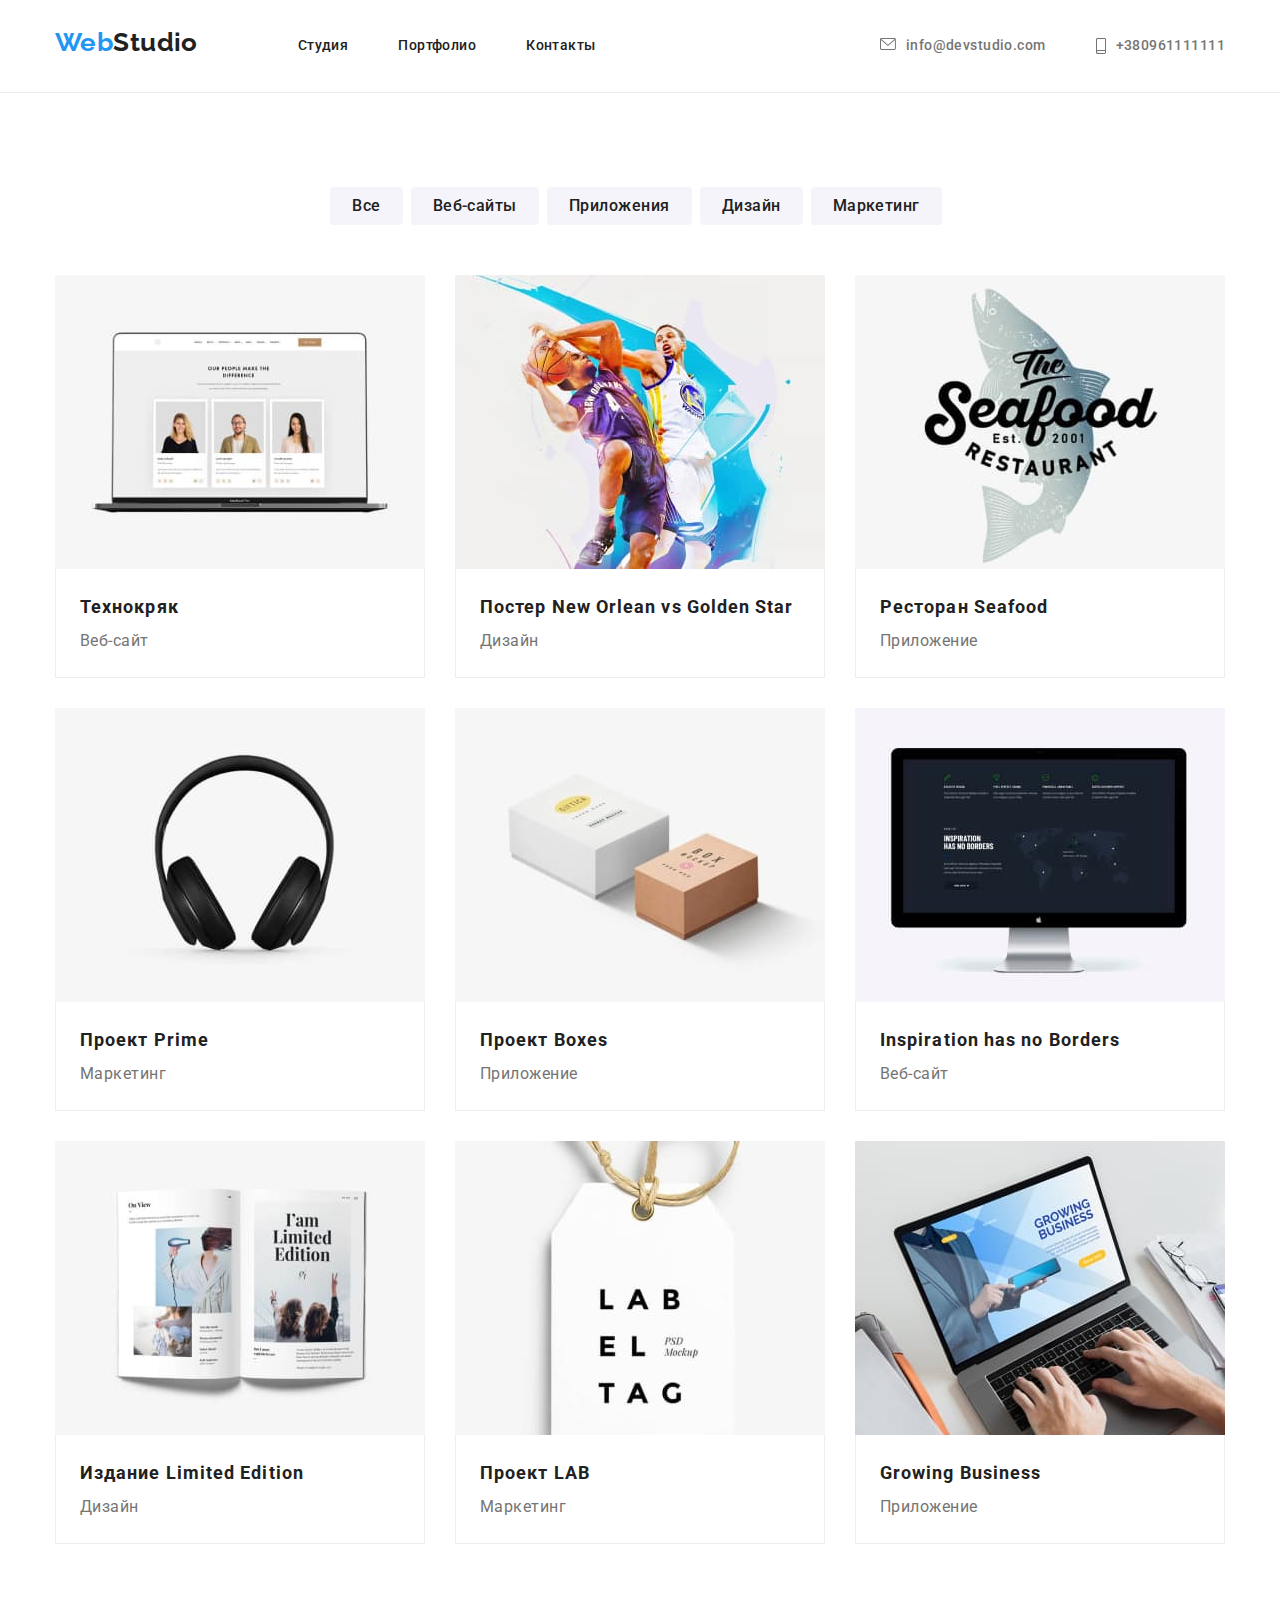
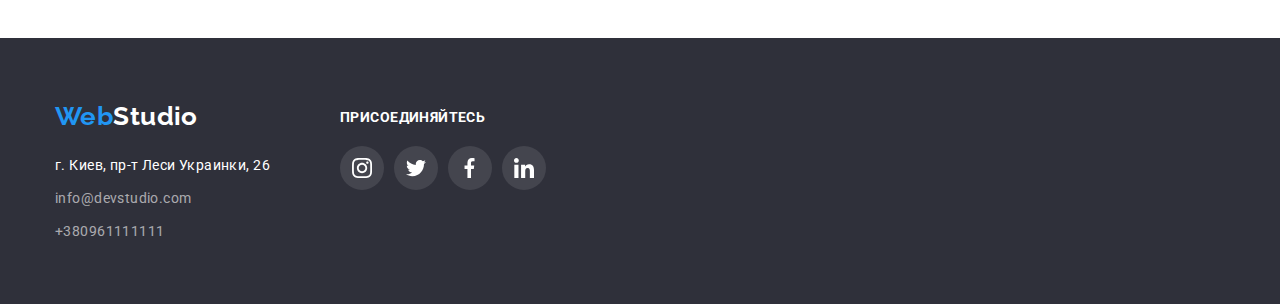
==== portfolio.html @ b9898cca "Показывает результат выполнения домашнего задания 05." ====
<!DOCTYPE html>
<html lang="ru">

<head>
    <meta charset="UTF-8">
    <meta http-equiv="X-UA-Compatible" content="IE=edge">
    <meta name="viewport" content="width=device-width, initial-scale=1.0">
    <title>Portfolio</title>
    <link rel="stylesheet" href="css/styles.css">
    <link rel="preconnect" href="https://fonts.googleapis.com">
    <link rel="preconnect" href="https://fonts.gstatic.com" crossorigin>
    <link
        href="https://fonts.googleapis.com/css2?family=Raleway:wght@700&family=Roboto:wght@400;500;700;900&display=swap"
        rel="stylesheet">
    <link rel="stylesheet"
        href="https://cdnjs.cloudflare.com/ajax/libs/modern-normalize/1.1.0/modern-normalize.min.css">
</head>

<body>

    <!-- header -->

    <header class="header">
        <div class="container header-container">
            <nav class="nav-container">
                <h2 class="logo">
                    <a href="./index.html" class="main-header-link">
                        <span class="web-part">Web</span><span class="studio-part">Studio</span></a>
                </h2>

    <!-- header-link -->

                <ul class="nav-list">
                    <li class="nav-item"><a href="./index.html" class="nav-link notactive-link active-link">Студия</a></li>
                    <li class="nav-item"><a href="./portfolio.html" class="nav-link notactive-link active-link">Портфолио</a></li>
                    <li class="nav-item"><a href="" class="nav-link notactive-link active-link">Контакты</a></li>
                </ul>
            </nav>

    <!-- site-authorization -->
    
            <ul class="contacts-list">
                <li class="contacts-item">
                    <a href="mailto:info@devstudio.com" class="contacts-link">
                        <svg class="contacts-icon" width="16" height="12">
                            <use href="./images/symbol-defs.svg#icon-envelope"></use>
                        </svg>
                        info@devstudio.com</a>
                </li>
                <li class="contacts-item">
                    <a href="tel:+380961111111" class="contacts-link">
                        <svg class="contacts-icon" width="10" height="16">
                            <use href="./images/symbol-defs.svg#icon-smartphone"></use>
                        </svg>
                        +380961111111</a>
                </li>
            </ul>
    
        </div>
    </header>
    <main>
        <section class="porfolio">
            <div class="container">

     <!-- button menu section-->

                <ul class="button-list">
                    <li class="button-item"><button type="button" class="button-menu-section">Все</button></li>
                    <li class="button-item"><button type="button" class="button-menu-section">Веб-сайты</button></li>
                    <li class="button-item"><button type="button" class="button-menu-section">Приложения</button></li>
                    <li class="button-item"><button type="button" class="button-menu-section">Дизайн</button></li>
                    <li class="button-item"><button type="button" class="button-menu-section">Маркетинг</button></li>
                </ul>

     <!-- projects section -->

                <h2 class="visually-hidden">Все разделы сайта</h2>
                <ul class="projects-section-list">
                    <li class="projects-section-item">
                    <div class="projects-text-top">
                    <img src="./images/porfolio-1.jpg" width="370" height="294" alt="Пример веб-сайта">
                       <p class="overlay-text">Технокряк это современная площадка распространения коронавируса. Компании используют эту платформу для цифрового шпионажа и атак на защищённые сервера конкурентов.</p>
                    </div> 
                    <div class="projects-text">
                            <h2 class="projects-section">Технокряк</h2>
                            <p class="projects-section-description">Веб-сайт</p>
                    </div>
                    </li>
                    <li class="projects-section-item">
                        <img src="./images/porfolio-2.jpg" width="370" height="294"
                            alt="Постер с игроками баскетбольных команд">
                        <div class="projects-text">
                            <h2 class="projects-section">Постер New Orlean vs Golden Star</h2>
                            <p class="projects-section-description">Дизайн</p>
                        </div>
                    </li>
                    <li class="projects-section-item">
                        <img src="./images/porfolio-3.jpg" width="370" height="294" alt="Логотип ресторана">
                        <div class="projects-text">
                            <h2 class="projects-section">Ресторан Seafood</h2>
                            <p class="projects-section-description">Приложение</p>
                        </div>
                    </li>
                    <li class="projects-section-item">
                        <img src="./images/porfolio-4.jpg" width="370" height="294" alt="Наушники">
                        <div class="projects-text">
                            <h2 class="projects-section">Проект Prime</h2>
                            <p class="projects-section-description">Маркетинг</p>
                        </div>
                    </li>
                    <li class="projects-section-item">
                        <img src="./images/porfolio-5.jpg" width="370" height="294" alt="Пример фирменной упаковки">
                        <div class="projects-text">
                            <h2 class="projects-section">Проект Boxes</h2>
                            <p class="projects-section-description">Приложение</p>
                        </div>
                    </li>
                    <li class="projects-section-item">
                        <img src="./images/porfolio-6.jpg" width="370" height="294"
                            alt="Пример веб-сайта на экране компьютера">
                        <div class="projects-text">
                            <h2 lang="en" class="projects-section">Inspiration has no Borders</h2>
                            <p class="projects-section-description">Веб-сайт</p>
                        </div>
                    </li>
                    <li class="projects-section-item">
                        <img src="./images/porfolio-7.jpg" width="370" height="294" alt="Открытый разворот издания">
                        <div class="projects-text">
                            <h2 class="projects-section">Издание Limited Edition</h2>
                            <p class="projects-section-description">Дизайн</p>
                        </div>
                    </li>
                    <li class="projects-section-item">
                        <img src="./images/porfolio-8.jpg" width="370" height="294" alt="Бумажная бирка с надписью">
                        <div class="projects-text">
                            <h2 class="projects-section">Проект LAB</h2>
                            <p class="projects-section-description">Маркетинг</p>
                        </div>
                    </li>
                    <li class="projects-section-item">
                        <img src="./images/porfolio-9.jpg" width="370" height="294"
                            alt="Руки человека, работающего за ноутбуком">
                        <div class="projects-text">
                            <h2 lang="en" class="projects-section">Growing Business</h2>
                            <p class="projects-section-description">Приложение</p>
                        </div>
                    </li>
                </ul>
            </div>
        </section>
    </main>

    <!-- footer -->

    <footer class="footer-section">
        <div class="container footer-sections">
            <div class="nav-footer-section">
                <a href="./index.html" class="main-header-link"><span class="web-part">Web</span><span
                        class="studio-part-footer">Studio</span></a>
                <address class="address-container">
                    <a href="https://goo.gl/maps/ixsS6dqpwEumi1oN7" class="location-section">г. Киев, пр-т Леси
                        Украинки,
                        26</a>
                    <ul>
                        <li class="contacts-section-item">
                            <a href="mailto:info@devstudio.com" class="contacts-section-link">info@devstudio.com</a>
                        </li>
                        <li class="contacts-section-item">
                            <a href="tel:+380961111111" class="contacts-section-link">+380961111111</a>
                        </li>
                    </ul>
                </address>
             </div>

     <!-- add me section -->

                <div class="add-me-section">
                    <h3 class="add-me-title">Присоединяйтесь</h3>
                    <ul class="footer-links-list">
                        <li class="footer-social-links"><a href="" class="footer-link">
                                <svg class="footer-link-item">
                                    <use href="./images/symbol-defs.svg#icon-instagram-2"></use>
                                </svg>
                            </a></li>
                        <li class="footer-social-links"><a href="" class="footer-link">
                                <svg class="footer-link-item">
                                    <use href="./images/symbol-defs.svg#icon-twitter-2"></use>
                                </svg>
                            </a></li>
                        <li class="footer-social-links"><a href="" class="footer-link">
                                <svg class="footer-link-item">
                                    <use href="./images/symbol-defs.svg#icon-facebook-2"></use>
                                </svg>
                            </a></li>
                        <li class="footer-social-links"><a href="" class="footer-link">
                                <svg class="footer-link-item">
                                    <use href="./images/symbol-defs.svg#icon-linkedin-2"></use>
                                </svg>
                            </a></li>
                        </ul>
                    </div>
                </div>
        </footer>
</body>
</html>
---- css/styles.css ----
html {
    box-sizing: border-box;
  }
  *,
  *::before,
  *::after {
    box-sizing: border-box;
  }
  body {
    font-family: 'Roboto', sans-serif;
    background-color: var(--white);
    margin: 0;
  
    color: var(--text-color);
    font-weight: 400;
    font-size: 14px;
    line-height: 1.71;
    letter-spacing: 0.03em;
  }
  :root {
    --black: #212121;
    --white: #ffffff;
    --grey: #757575;
    --blue: #2196f3;
    --dark-blue: #2f303a;
    --icon-bg: #f5f4fa;
    --icon-border: #afb1b8;
    --timing-function: cubic-bezier(0.4, 0, 0.2, 1);
  }
  
  /* flexbox-index*/
  
  h1,
  h2,
  h3,
  p,
  ul {
    margin: 0;
    padding: 0;
  }
  
  li {
    list-style-type: none;
    padding: 0;
    margin: 0;
  }
  .section {
    padding-top: 94px;
    padding-bottom: 94px;
  }
  
  img {
    display: flex;
    max-width: 1200px;
  }
  
  ul {
    list-style: none;
  }
  .visually-hidden {
    position: absolute;
    width: 1px;
    height: 1px;
    margin: -1px;
    border: 0;
    padding: 0;
    white-space: nowrap;
    clip-path: inset(100%);
    clip: rect(0 0 0 0);
    overflow: hidden;
  }
  
  /* header */
  
  .hero-section {
    background-color: var(--dark-blue);
    width: 1600px;
    height: 600px;
    background-image: linear-gradient(rgba(47, 48, 58, 0.4), rgba(47, 48, 58, 0.4)),
      url(../images/bg-img.jpg);
    background-repeat: no-repeat;
    background-position: 50% 50%;
    text-align: center;
    padding-top: 200px;
    padding-bottom: 200px;
    margin-right: auto;
    margin-left: auto;
  }
  .header {
    border-bottom: 1px solid #ececec;
  }
  .main-header-link {
    font-family: Raleway;
    font-weight: bold;
    font-size: 26px;
    line-height: 1.4;
    text-decoration: none;
  }
  .contacts-link {
    display: flex;
    font-family: Roboto;
    font-weight: 500;
    font-size: 14px;
    line-height: 1.14;
    text-decoration: none;
    color: var(--grey);
    transition: color 250ms cubic-bezier(0.4, 0, 0.2, 1);
  }
  .nav-link {
    font-family: Roboto;
    font-weight: 500;
    font-size: 14px;
    line-height: 1.14;
    color: var(--black);
    text-decoration: none;
    transition: color 250ms cubic-bezier(0.4, 0, 0.2, 1);
  }
  .contacts-link:hover,
  .contacts-link:focus {
    color: var(--blue);
  }
  .nav-link:hover,
  .nav-link:focus {
    color: var(--blue);
  }
  .web-part {
    font-family: 'Raleway', sans-serif;
    font-weight: bold;
    font-size: 26px;
    line-height: 1.2;
    color: var(--blue);
  }
  .studio-part {
    font-family: Raleway;
    font-weight: bold;
    font-size: 26px;
    line-height: 1.2;
    color: var(--black);
  }
  .studio-part-footer {
    font-family: Raleway;
    font-weight: bold;
    font-size: 26px;
    line-height: 1.2;
    color: var(--white);
  }
  .container {
    width: 1200px;
    margin: 0 auto;
    padding-left: 15px;
    padding-right: 15px;
  }
  .header-container {
    display: flex;

  }
  .nav-container {
    display: flex;
  }
  .logo {
    display: flex;
    margin-top: 24px;
    margin-bottom: 32px;
    margin-right: 50px;
    align-items: center;
  }
  .nav-list {
    display: flex;
    align-items: center;
    margin-left: auto;
  }
  .contacts-list {
    display: flex;
    margin-left: auto;
    align-items: center;
  }
  .nav-item,
  .contacts-item:last-child {
    margin-left: 50px;
  }
  .contacts-item {
    display: flex;
  }
  .contacts-icon {
    fill: var(--grey);
    margin-right: 10px;
  }
  .contacts-link:hover .contacts-icon,
  .contacts-link:focus .contacts-icon {
    fill: var(--blue);
  }
  
  .nav-link::after {
content: '';

position: absolute;
left: 0;
bottom: 0;
display: block;
width: 100%;
height: 4px;
background-color: var(--blue);  
 opacity: 0;
 transition: opacity 250ms cubic-bezier(0.4, 0, 0.2, 1);
}
.nav-link {
    position: relative;
    padding-top: 32px;
    padding-bottom: 32px;
 }
.nav-link:hover::after {
    opacity: 1;
}
  
  /* hero */
  
  .hero-title {
    font-family: Roboto;
    font-style: normal;
    font-weight: 900;
    font-size: 44px;
    line-height: 1.36;
    text-align: center;
    letter-spacing: 0.06em;
    text-transform: uppercase;
    color: var(--white);
    max-width: 696px;
    margin: 0 auto 30px;
  }
  .button-title {
    background: var(--blue);
    border-radius: 4px;
    cursor: pointer;
    border: 0;
  
  /* button text */
  
    font-family: Roboto;
    font-weight: 700;
    font-size: 16px;
    line-height: 1.87;
    text-align: center;
    letter-spacing: 0.06em;
    color: var(--white);
    padding: 10px 30px;
  }
  
  .section-title {
    font-family: Roboto;
    font-weight: bold;
    font-size: 36px;
    line-height: 1.17;
    letter-spacing: 0.03em;
    text-align: center;
    color: var(--black);
    margin-bottom: 50px;
  } 
  
  /* advantages section */
  
  .advantages-list {
    display: flex;
    align-items: center;
    flex-wrap: wrap;
    margin-left: -30px;
    margin-top: -30px;
  }
  .advantages-item {
    flex-basis: calc((100% - 120px) / 4);
    margin-left: 30px;
    margin-top: 30px;
  }
  .advantages-title {
    font-family: Roboto;
    font-weight: bold;
    font-size: 14px;
    line-height: 1.15;
    letter-spacing: 0.03em;
    text-transform: uppercase;
    color: var(--black);
    margin-bottom: 10px;
    margin-top: 30px;
  }
  .advantages-text {
    font-family: Roboto;
    font-weight: normal;
    font-size: 14px;
    line-height: 1.71;
    letter-spacing: 0.03em;
    color: var(--grey);
    padding: 0;
  }
  .advantages-section {
    padding-top: 94px;
    padding-bottom: 47px;
    background-color: var(--white);
  }
  .advantages-img {
    margin-right: 30px;
    display: flex;
    align-items: center;
    justify-content: center;
    background-color:#F5F4FA;
    border-radius: 4px;
    width: 270px;
    height: 120px;
  }
  .advantages-item {
  max-width: 270px;
  }
  
  /* activity section */
  
  .activity-section {
    padding-top: 47px;
    padding-bottom: 94px;
    background-color: var(--white);
  }
  .activity-list {
    display: flex;
  }
  .activity-item {
    margin-right: 30px;
    max-width: 370px;
  }
  .activity-item:last-child {
    margin-right: 0;
    margin-left: 0;
  }
  
  
  /* activity-overlay */
  
  .activity-item {
    position: relative;
    overflow: hidden;
    text-transform: uppercase;
    font-family: Roboto;
    font-size: 14px;
    line-height: 1;
    letter-spacing: 0.03em;
  }
  .activity-overlay-text {
    position: absolute;
    bottom: 0;
    left: 0;
    color: var(--white);
    background-color: rgba(47, 48, 58, 0.8);
    width: 370px;
    height: 70px;
    padding-top: 27px;
    text-align: center;
    }
  
  /* portfolio-part */
  
  .porfolio {
    display: flex;
    align-items: center;
    padding-top: 94px;
    padding-bottom: 94px;
  }
  .projects-section-list {
    display: flex;
    flex-wrap: wrap;
    margin-left: -30px;
    margin-top: -30px;
  }
  .projects-section-item {
    position: relative;
    flex-basis: calc((100% - 270px) / 9);
    margin-left: 30px;
    margin-top: 30px;
    max-width: 370px;
  }
  .projects-section {
    font-family: Roboto;
    font-style: normal;
    font-weight: bold;
    font-size: 18px;
    line-height: 2;
    letter-spacing: 0.06em;
    color: var(--black);
  }
  .projects-section-description {
    font-family: Roboto;
    font-style: normal;
    font-weight: normal;
    font-size: 16px;
    line-height: 2;
    letter-spacing: 0.03em;
    color: var(--grey);
  }
  .projects-text {
    padding: 20px 24px;
    border-right: 1px solid #eeeeee;
    border-bottom: 1px solid #eeeeee;
    border-left: 1px solid #eeeeee;
    border-top: 0;
    transition: box-shadow 250ms cubic-bezier(0.4, 0, 0.2, 1);
  }
  .projects-section-item:hover {
    box-shadow: 0px 1px 1px rgba(0, 0, 0, 0.12), 0px 4px 4px rgba(0, 0, 0, 0.06),
      1px 4px 6px rgba(0, 0, 0, 0.16);
  }
  
  .projects-section-item:last-child {
    margin-right: 0;
  }
  
  /* button menu section */
  
  .button-list {
    display: flex;
    justify-content: center;
    margin-bottom: 50px;
  }
  .button-item {
    margin-right: 8px;
    transition: box-shadow 250ms cubic-bezier(0.4, 0, 0.2, 1);
  }
  .button-item:last-child {
    margin-left: 0;
  }
  .button-item:hover,
  .button-item:focus {
    box-shadow: 0px 3px 1px rgba(0, 0, 0, 0.1), 0px 2px 2px rgba(0, 0, 0, 0.12);
    border-radius: 0px 0px 4px 4px;
  }
  .button-menu-section {
    background: #f5f4fa;
    border-radius: 4px;
    cursor: pointer;
    border: 0;
   
  
    /* button text */
  
    font-family: Roboto;
    font-weight: 500;
    font-size: 16px;
    line-height: 1.6;
    text-align: center;
    letter-spacing: 0.03em;
    color: var(--black);
    padding: 6px 22px 6px 22px;
    transition: color 250ms cubic-bezier(0.4, 0, 0.2, 1);
  }
  
  .button-menu-section:hover {
    background: #188ce8;
    color: var(--white);
  }
  
  /* portfolio-overlay */
  
  .projects-text-top {
    position: relative;
    overflow: hidden;
  }
  .overlay-text {
    position: absolute;
    top: 0;
    left: 0;
    height: 100%;
    color: var(--white);
    background-color: rgba(33, 150, 243, 0.9);
    overflow: auto;
    padding: 63px 24px;
    transform: translateY(100%);
    transition: transform 250ms cubic-bezier(0.4, 0, 0.2, 1);
  
   /* description */
  
    font-family: Roboto;
    font-style: normal;
    font-weight: 400;
    font-size: 18px;
    line-height: 1.33;
    text-align: left;
    letter-spacing: 0.03em;
    vertical-align: top;
    }
  
    .projects-text-top:hover .overlay-text,
    .projects-text-top:focus .overlay-text {
    transform: translateX(0%);
  }
  
  /* team section  */
  
  .team-section {
    background-color: #f5f4fa;
    padding-top: 94px;
    padding-bottom: 94px;
  }
  .teammates-list {
    display: flex;
    align-items: center;
  }
  .team-card {
    padding-top: 30px;
    padding-bottom: 16px;
    justify-content: center;
  }
  .teammate-name {
    font-family: Roboto;
    font-weight: 500;
    font-size: 16px;
    line-height: 1.19;
    letter-spacing: 0.03em;
    color: var(--black);
    text-align: center;
    margin-bottom: 10px;
  }
  .teammate-occupation {
    font-family: Roboto;
    font-weight: normal;
    font-size: 16px;
    line-height: 1.19;
    letter-spacing: 0.03em;
    color: var(--grey);
    text-align: center;
  }
  .teammate-item {
    margin-right: 30px;
    background: #ffffff;
    box-shadow: 0px 1px 3px rgba(0, 0, 0, 0.12), 0px 1px 1px rgba(0, 0, 0, 0.14),
      0px 2px 1px rgba(0, 0, 0, 0.2);
    border-radius: 0px 0px 4px 4px;
  }
  
  /* team section icons-links */
  
  .teammates-links-list {
    display: flex;
    justify-content: center;
    align-content: center;
    padding-bottom: 30px;
    cursor: pointer;
  }
  .social-links {
    align-content: center;
    margin-left: 10px;
  }
  
  .social-link-item {
    width: 20px;
    height: 20px;
    padding: 0;
  }
  .current-link {
    display: flex;
    justify-content: center;
    align-items: center;
    width: 44px;
    height: 44px;
    border-radius: 50%;
    fill: #afb1b8;
    transition: fill 250ms cubic-bezier(0.4, 0, 0.2, 1);
  }
  .current-link:hover,
  .current-link:focus {
    background-color: var(--blue);
    fill: var(--white);
  }
  
  /* regular customers */

.regular-customers-section {
    padding-top: 94px;
    padding-bottom: 94px;
    background-color: var(--white);
  }
  .customers-list {
    display: flex;
    margin-right: auto;
  }
  .customers-icon {
    display: block;
    margin-right: 30px;
  }
  .costumers-link-svg {
    width: 170px;
    height: 92px;
    display: flex;
    justify-content: center;
    align-items: center;
    fill: var(--icon-border);
    color: var(--icon-border);
    border: 1px solid var(--icon-border);
    border-radius: 4px;
    transition-property: color, border-color;
    transition-duration: 250ms;
    transition-timing-function: cubic-bezier(0.4, 0, 0.2, 1);
  }
  .costumers-link-svg:hover,
  .costumers-link-svg:focus {
    border-color: var(--blue);
    color: var(--blue);
  }
  .costumers-svg {
    width: 106px;
    height: 60px;
    fill: currentColor;
  }

  /* footer-section */
  
  .address-container {
    margin-top: 20px;
  }
  .footer-section {
    display: flex;
    align-items: baseline;
    background-color: var(--dark-blue);
  }
  .location-section {
    font-family: Roboto;
    font-weight: normal;
    font-size: 14px;
    line-height: 1.71;
    color: var(--white);
    font-style: normal;
    text-decoration: none;
    color: #ffffff;
  }
  .contacts-section-item {
    margin-top: 9px;
  }
  .contacts-section-link {
    font-family: Roboto;
    font-weight: normal;
    font-size: 14px;
    line-height: 1.71;
    letter-spacing: 0.03em;
    color: rgba(255, 255, 255, 0.6);
    font-style: normal;
    text-decoration: none;
    margin-top: 9px;
    transition: color 250ms cubic-bezier(0.4, 0, 0.2, 1);
  }
  .contacts-section-link:hover,
  .contacts-section-link:focus {
    color: var(--blue);
    font-style: normal;
    text-decoration: none;
  }
  
  /* add me section  */
  
  .footer-sections {
    display: flex;
    margin-right: auto;
    margin-left: auto;
    padding-bottom: 60px;
  }
  .nav-footer-section {
    margin-right: 0;
    margin-left: 0;
    padding-top: 60px;
  }
  .add-me-section {
    padding-top: 72px;
    margin-left: 70px;
  }
  .add-me-title {
    font-family: Roboto;
    font-weight: bold;
    font-size: 14px;
    line-height: 1.14;
    letter-spacing: 0.03em;
    color: var(--white);
    text-transform: uppercase;
  }
  .footer-links-list {
    display: flex;
    cursor: pointer;
  }
  .footer-social-links {
    margin-right: 10px;
    margin-top: 20px;
    margin-left: 0;
  }
  .footer-link-item {
    width: 20px;
    height: 20px;
    padding: 0;
    fill: var(--white);
  }
  .footer-link {
    display: flex;
    justify-content: center;
    align-items: center;
    width: 44px;
    height: 44px;
    background-color: rgba(255, 255, 255, 0.1);
    border-radius: 50%;
    transition: background-color 250ms cubic-bezier(0.4, 0, 0.2, 1);
  }
  .footer-link:hover,
  .footer-link:focus {
    background-color: var(--blue);
  }
  
  /* modal */
  
  .backdrop {
    position: fixed;
  
    top: 0;
    left: 0;
    width: 100%;
    height: 100%;
    background-color: rgba(0, 0, 0, 0.2);

    opacity: 1;
    transition: opacity 250ms cubic-bezier(0.4, 0, 0.2, 1);
  }
  
  .modal{
    position: absolute;
    top: 50%;
    left: 50%;
    transform: translate(-50%, -50%);
  
    width: 528px;
    height: 581px;
    background: #FFFFFF;
    box-shadow: 0px 1px 3px rgba(0, 0, 0, 0.12), 0px 1px 1px rgba(0, 0, 0, 0.14), 0px 2px 1px rgba(0, 0, 0, 0.2);
    border-radius: 4px;
    padding: 8px;     
  }
 
  .backdrop.is-hidden {
    opacity: 0;
    pointer-events: none;
  }
  
  .modal-close {
    position: absolute;  
    right: 8px;
    top: 8px;
  
    width: 30px;
    height: 30px;
    padding: 9px;
    border-radius: 50%;  
    background-color: var(--white);
    border: 1px solid rgba(0, 0, 0, 0.1);
    box-sizing: border-box;
   
    display: flex;
    align-items: center;
    justify-content: center;
    cursor: pointer;
  }
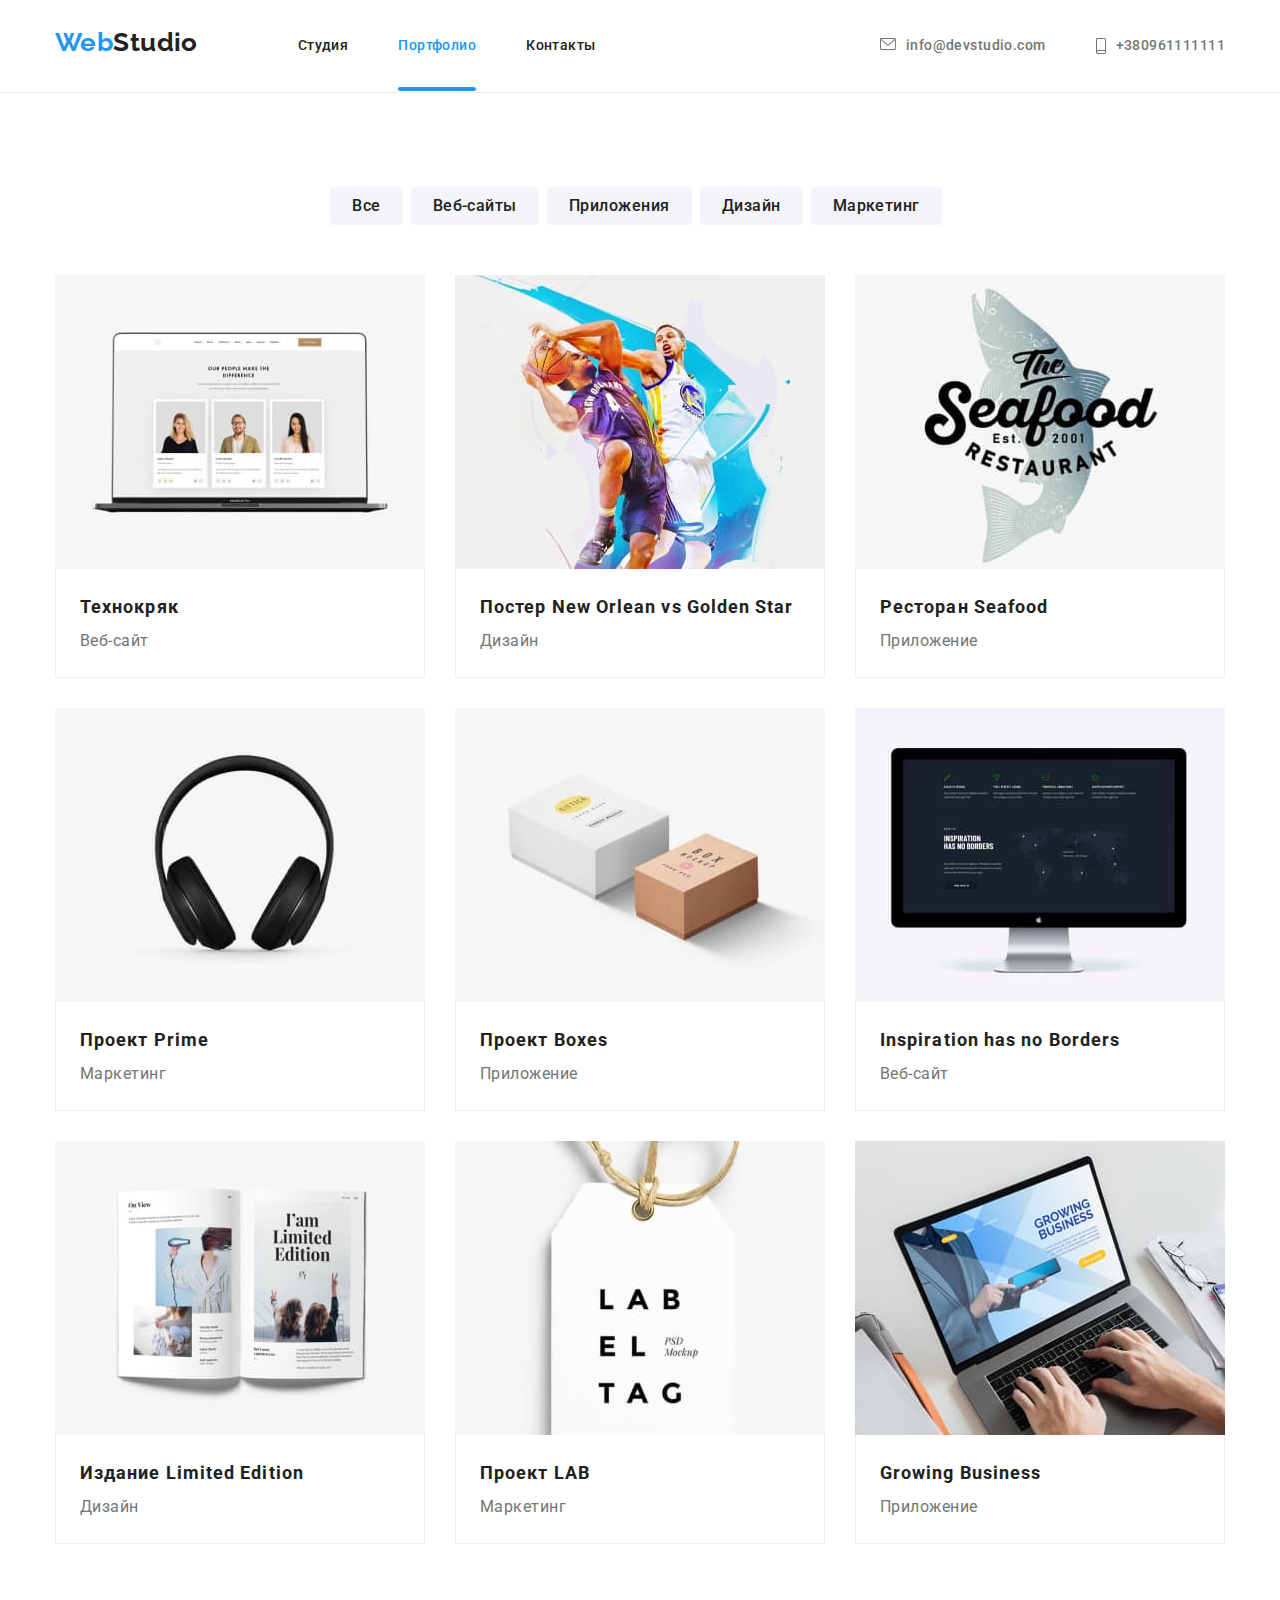
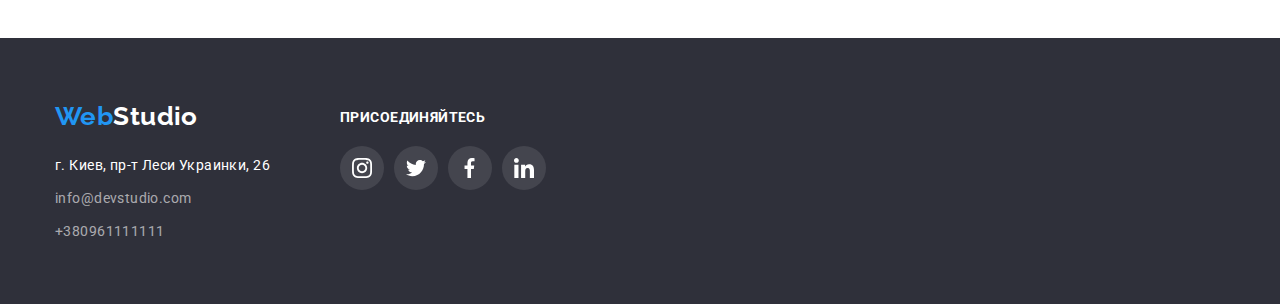
==== commit 3aa9d2b6: "Показывает результат выполнения домашнего задания 05." ====
--- a/portfolio.html
+++ b/portfolio.html
@@ -31,9 +31,9 @@
     <!-- header-link -->
 
                 <ul class="nav-list">
-                    <li class="nav-item"><a href="./index.html" class="nav-link notactive-link active-link">Студия</a></li>
-                    <li class="nav-item"><a href="./portfolio.html" class="nav-link notactive-link active-link">Портфолио</a></li>
-                    <li class="nav-item"><a href="" class="nav-link notactive-link active-link">Контакты</a></li>
+                    <li class="nav-item"><a href="./index.html" class="nav-link">Студия</a></li>
+                    <li class="nav-item"><a href="./portfolio.html" class="nav-link active">Портфолио</a></li>
+                    <li class="nav-item"><a href="" class="nav-link">Контакты</a></li>
                 </ul>
             </nav>
 
@@ -79,7 +79,7 @@
                     <li class="projects-section-item">
                     <div class="projects-text-top">
                     <img src="./images/porfolio-1.jpg" width="370" height="294" alt="Пример веб-сайта">
-                       <p class="overlay-text">Технокряк это современная площадка распространения коронавируса. Компании используют эту платформу для цифрового шпионажа и атак на защищённые сервера конкурентов.</p>
+                       <p class="overlay-text">Технокряк - это современная площадка распространения коронавируса. Компании используют эту платформу для цифрового шпионажа и атак на защищённые сервера конкурентов.</p>
                     </div> 
                     <div class="projects-text">
                             <h2 class="projects-section">Технокряк</h2>
@@ -87,59 +87,83 @@
                     </div>
                     </li>
                     <li class="projects-section-item">
+                        <div class="projects-text-top">
                         <img src="./images/porfolio-2.jpg" width="370" height="294"
                             alt="Постер с игроками баскетбольных команд">
+                            <p class="overlay-text">Технокряк - это современная площадка распространения коронавируса. Компании используют эту платформу для цифрового шпионажа и атак на защищённые сервера конкурентов.</p>
+                        </div>
                         <div class="projects-text">
                             <h2 class="projects-section">Постер New Orlean vs Golden Star</h2>
                             <p class="projects-section-description">Дизайн</p>
                         </div>
                     </li>
                     <li class="projects-section-item">
+                        <div class="projects-text-top">
                         <img src="./images/porfolio-3.jpg" width="370" height="294" alt="Логотип ресторана">
+                        <p class="overlay-text">Технокряк - это современная площадка распространения коронавируса. Компании используют эту платформу для цифрового шпионажа и атак на защищённые сервера конкурентов.</p>
+                        </div>
                         <div class="projects-text">
                             <h2 class="projects-section">Ресторан Seafood</h2>
                             <p class="projects-section-description">Приложение</p>
                         </div>
                     </li>
                     <li class="projects-section-item">
+                        <div class="projects-text-top">
                         <img src="./images/porfolio-4.jpg" width="370" height="294" alt="Наушники">
+                        <p class="overlay-text">Технокряк - это современная площадка распространения коронавируса. Компании используют эту платформу для цифрового шпионажа и атак на защищённые сервера конкурентов.</p>
+                        </div>
                         <div class="projects-text">
                             <h2 class="projects-section">Проект Prime</h2>
                             <p class="projects-section-description">Маркетинг</p>
                         </div>
                     </li>
                     <li class="projects-section-item">
+                        <div class="projects-text-top">
                         <img src="./images/porfolio-5.jpg" width="370" height="294" alt="Пример фирменной упаковки">
+                        <p class="overlay-text">Технокряк - это современная площадка распространения коронавируса. Компании используют эту платформу для цифрового шпионажа и атак на защищённые сервера конкурентов.</p>
+                        </div>
                         <div class="projects-text">
                             <h2 class="projects-section">Проект Boxes</h2>
                             <p class="projects-section-description">Приложение</p>
                         </div>
                     </li>
                     <li class="projects-section-item">
+                        <div class="projects-text-top">
                         <img src="./images/porfolio-6.jpg" width="370" height="294"
                             alt="Пример веб-сайта на экране компьютера">
+                            <p class="overlay-text">Технокряк - это современная площадка распространения коронавируса. Компании используют эту платформу для цифрового шпионажа и атак на защищённые сервера конкурентов.</p>
+                        </div>
                         <div class="projects-text">
                             <h2 lang="en" class="projects-section">Inspiration has no Borders</h2>
                             <p class="projects-section-description">Веб-сайт</p>
                         </div>
                     </li>
                     <li class="projects-section-item">
+                        <div class="projects-text-top">
                         <img src="./images/porfolio-7.jpg" width="370" height="294" alt="Открытый разворот издания">
+                        <p class="overlay-text">Технокряк - это современная площадка распространения коронавируса. Компании используют эту платформу для цифрового шпионажа и атак на защищённые сервера конкурентов.</p>
+                        </div>
                         <div class="projects-text">
                             <h2 class="projects-section">Издание Limited Edition</h2>
                             <p class="projects-section-description">Дизайн</p>
                         </div>
                     </li>
                     <li class="projects-section-item">
+                        <div class="projects-text-top">
                         <img src="./images/porfolio-8.jpg" width="370" height="294" alt="Бумажная бирка с надписью">
+                        <p class="overlay-text">Технокряк - это современная площадка распространения коронавируса. Компании используют эту платформу для цифрового шпионажа и атак на защищённые сервера конкурентов.</p>
+                        </div>
                         <div class="projects-text">
                             <h2 class="projects-section">Проект LAB</h2>
                             <p class="projects-section-description">Маркетинг</p>
                         </div>
                     </li>
                     <li class="projects-section-item">
+                        <div class="projects-text-top">
                         <img src="./images/porfolio-9.jpg" width="370" height="294"
                             alt="Руки человека, работающего за ноутбуком">
+                            <p class="overlay-text">Технокряк - это современная площадка распространения коронавируса. Компании используют эту платформу для цифрового шпионажа и атак на защищённые сервера конкурентов.</p>
+                        </div>
                         <div class="projects-text">
                             <h2 lang="en" class="projects-section">Growing Business</h2>
                             <p class="projects-section-description">Приложение</p>
@@ -159,8 +183,7 @@
                         class="studio-part-footer">Studio</span></a>
                 <address class="address-container">
                     <a href="https://goo.gl/maps/ixsS6dqpwEumi1oN7" class="location-section">г. Киев, пр-т Леси
-                        Украинки,
-                        26</a>
+                        Украинки, 26</a>
                     <ul>
                         <li class="contacts-section-item">
                             <a href="mailto:info@devstudio.com" class="contacts-section-link">info@devstudio.com</a>
--- a/css/styles.css
+++ b/css/styles.css
@@ -106,24 +106,11 @@
     color: var(--grey);
     transition: color 250ms cubic-bezier(0.4, 0, 0.2, 1);
   }
-  .nav-link {
-    font-family: Roboto;
-    font-weight: 500;
-    font-size: 14px;
-    line-height: 1.14;
-    color: var(--black);
-    text-decoration: none;
-    transition: color 250ms cubic-bezier(0.4, 0, 0.2, 1);
-  }
   .contacts-link:hover,
   .contacts-link:focus {
     color: var(--blue);
   }
-  .nav-link:hover,
-  .nav-link:focus {
-    color: var(--blue);
-  }
-  .web-part {
+    .web-part {
     font-family: 'Raleway', sans-serif;
     font-weight: bold;
     font-size: 26px;
@@ -189,30 +176,62 @@
   .contacts-link:focus .contacts-icon {
     fill: var(--blue);
   }
-  
-  .nav-link::after {
-content: '';
-
-position: absolute;
-left: 0;
-bottom: 0;
-display: block;
-width: 100%;
-height: 4px;
-background-color: var(--blue);  
- opacity: 0;
- transition: opacity 250ms cubic-bezier(0.4, 0, 0.2, 1);
+
+/* nav-link-active-notactive */
+
+.nav-link {
+  content: '';
+  position: relative;
+  padding-top: 32px;
+  padding-bottom: 32px;
+
+  font-family: Roboto;
+  font-weight: 500;
+  font-size: 14px;
+  line-height: 1.14;
+  color: var(--black);
+  text-decoration: none;
+  background-color: var(--white);  
+  transition: color 250ms cubic-bezier(0.4, 0, 0.2, 1);
 }
-.nav-link {
-    position: relative;
-    padding-top: 32px;
-    padding-bottom: 32px;
- }
+.nav-link:hover,
+.nav-link:focus {
+  color: var(--blue);
+}
+
+/* НЕ ТРОГАТЬ ТО, ЧТО ВЫШЕ КАСАТЕЛЬНО НАВ */
+
+.nav-link::after {
+  content: '';
+  position: absolute;
+
+   left: 0;
+   bottom: -6px;
+   display: block;
+   width: 100%;
+   height: 4px;
+   border-radius: 6px;
+   
+   transition: background-color 250ms cubic-bezier(0.4, 0, 0.2, 1);
+  }  
 .nav-link:hover::after {
-    opacity: 1;
+  background-color: var(--blue);
+  }
+
+.active {
+  color: var(--blue);
+  transition: color 250ms cubic-bezier(0.4, 0, 0.2, 1);
 }
-  
-  /* hero */
+.active:hover {
+  color: var(--blue);
+}
+
+.active::after {
+  background-color: var(--blue);
+  transition: background-color 250ms cubic-bezier(0.4, 0, 0.2, 1);
+}
+
+   /* hero */
   
   .hero-title {
     font-family: Roboto;
@@ -348,8 +367,9 @@
     background-color: rgba(47, 48, 58, 0.8);
     width: 370px;
     height: 70px;
-    padding-top: 27px;
-    text-align: center;
+    display: flex;
+    align-items: center;
+    justify-content: center;
     }
   
   /* portfolio-part */
@@ -396,31 +416,35 @@
     border-right: 1px solid #eeeeee;
     border-bottom: 1px solid #eeeeee;
     border-left: 1px solid #eeeeee;
-    border-top: 0;
-    transition: box-shadow 250ms cubic-bezier(0.4, 0, 0.2, 1);
-  }
-  .projects-section-item:hover {
-    box-shadow: 0px 1px 1px rgba(0, 0, 0, 0.12), 0px 4px 4px rgba(0, 0, 0, 0.06),
-      1px 4px 6px rgba(0, 0, 0, 0.16);
-  }
-  
+    border-top: 0;  
+    transition-property: box-shadow;
+    transition-duration: 250ms;
+    transition-timing-function: cubic-bezier(0.4, 0, 0.2, 1);
+  }
+  .projects-section-item:hover,
+  .projects-section-item:focus {
+    box-shadow: 0px 1px 1px rgba(0, 0, 0, 0.12), 0px 4px 4px rgba(0, 0, 0, 0.06), 1px 4px 6px rgba(0, 0, 0, 0.16);
+  }
   .projects-section-item:last-child {
     margin-right: 0;
   }
   
-  /* button menu section */
-  
-  .button-list {
+   /* button menu section */
+  
+   .button-list {
     display: flex;
     justify-content: center;
     margin-bottom: 50px;
+  }  
+  .button-item:last-child {
+    margin-left: 0;
   }
   .button-item {
     margin-right: 8px;
-    transition: box-shadow 250ms cubic-bezier(0.4, 0, 0.2, 1);
-  }
-  .button-item:last-child {
-    margin-left: 0;
+
+    transition-property: box-shadow, border-radius;
+    transition-duration: 250ms;
+    transition-timing-function: cubic-bezier(0.4, 0, 0.2, 1);
   }
   .button-item:hover,
   .button-item:focus {
@@ -428,30 +452,29 @@
     border-radius: 0px 0px 4px 4px;
   }
   .button-menu-section {
-    background: #f5f4fa;
     border-radius: 4px;
     cursor: pointer;
     border: 0;
-   
-  
-    /* button text */
-  
     font-family: Roboto;
     font-weight: 500;
     font-size: 16px;
     line-height: 1.6;
     text-align: center;
     letter-spacing: 0.03em;
+    padding: 6px 22px 6px 22px;
     color: var(--black);
-    padding: 6px 22px 6px 22px;
-    transition: color 250ms cubic-bezier(0.4, 0, 0.2, 1);
-  }
-  
-  .button-menu-section:hover {
-    background: #188ce8;
+    background-color:var(--icon-bg);
+    transition-property: background-color, color;
+    transition-duration: 250ms;
+    transition-timing-function: cubic-bezier(0.4, 0, 0.2, 1);
+  }
+  
+  .button-menu-section:hover,
+  .button-menu-section:focus {
+    background-color: var(--blue);
     color: var(--white);
   }
-  
+
   /* portfolio-overlay */
   
   .projects-text-top {
@@ -464,28 +487,25 @@
     left: 0;
     height: 100%;
     color: var(--white);
-    background-color: rgba(33, 150, 243, 0.9);
+    background-color: rgba(33, 150, 243, 0.9);   
+    
+    font-family: Roboto;
+    font-style: normal;
+    font-weight: normal;
+    font-size: 18px;
+    line-height: 1.56; 
+    letter-spacing: 0.03em;
+    padding: 63px 24px;
+
     overflow: auto;
-    padding: 63px 24px;
     transform: translateY(100%);
     transition: transform 250ms cubic-bezier(0.4, 0, 0.2, 1);
-  
-   /* description */
-  
-    font-family: Roboto;
-    font-style: normal;
-    font-weight: 400;
-    font-size: 18px;
-    line-height: 1.33;
-    text-align: left;
-    letter-spacing: 0.03em;
-    vertical-align: top;
-    }
-  
+  }
     .projects-text-top:hover .overlay-text,
     .projects-text-top:focus .overlay-text {
     transform: translateX(0%);
   }
+  
   
   /* team section  */
   
@@ -557,7 +577,9 @@
     height: 44px;
     border-radius: 50%;
     fill: #afb1b8;
-    transition: fill 250ms cubic-bezier(0.4, 0, 0.2, 1);
+    transition-property: fill, background-color;
+    transition-duration: 250ms;
+    transition-timing-function: cubic-bezier(0.4, 0, 0.2, 1);
   }
   .current-link:hover,
   .current-link:focus {
@@ -570,7 +592,7 @@
 .regular-customers-section {
     padding-top: 94px;
     padding-bottom: 94px;
-    background-color: var(--white);
+    
   }
   .customers-list {
     display: flex;
@@ -718,7 +740,7 @@
     transition: opacity 250ms cubic-bezier(0.4, 0, 0.2, 1);
   }
   
-  .modal{
+  .modal {
     position: absolute;
     top: 50%;
     left: 50%;
